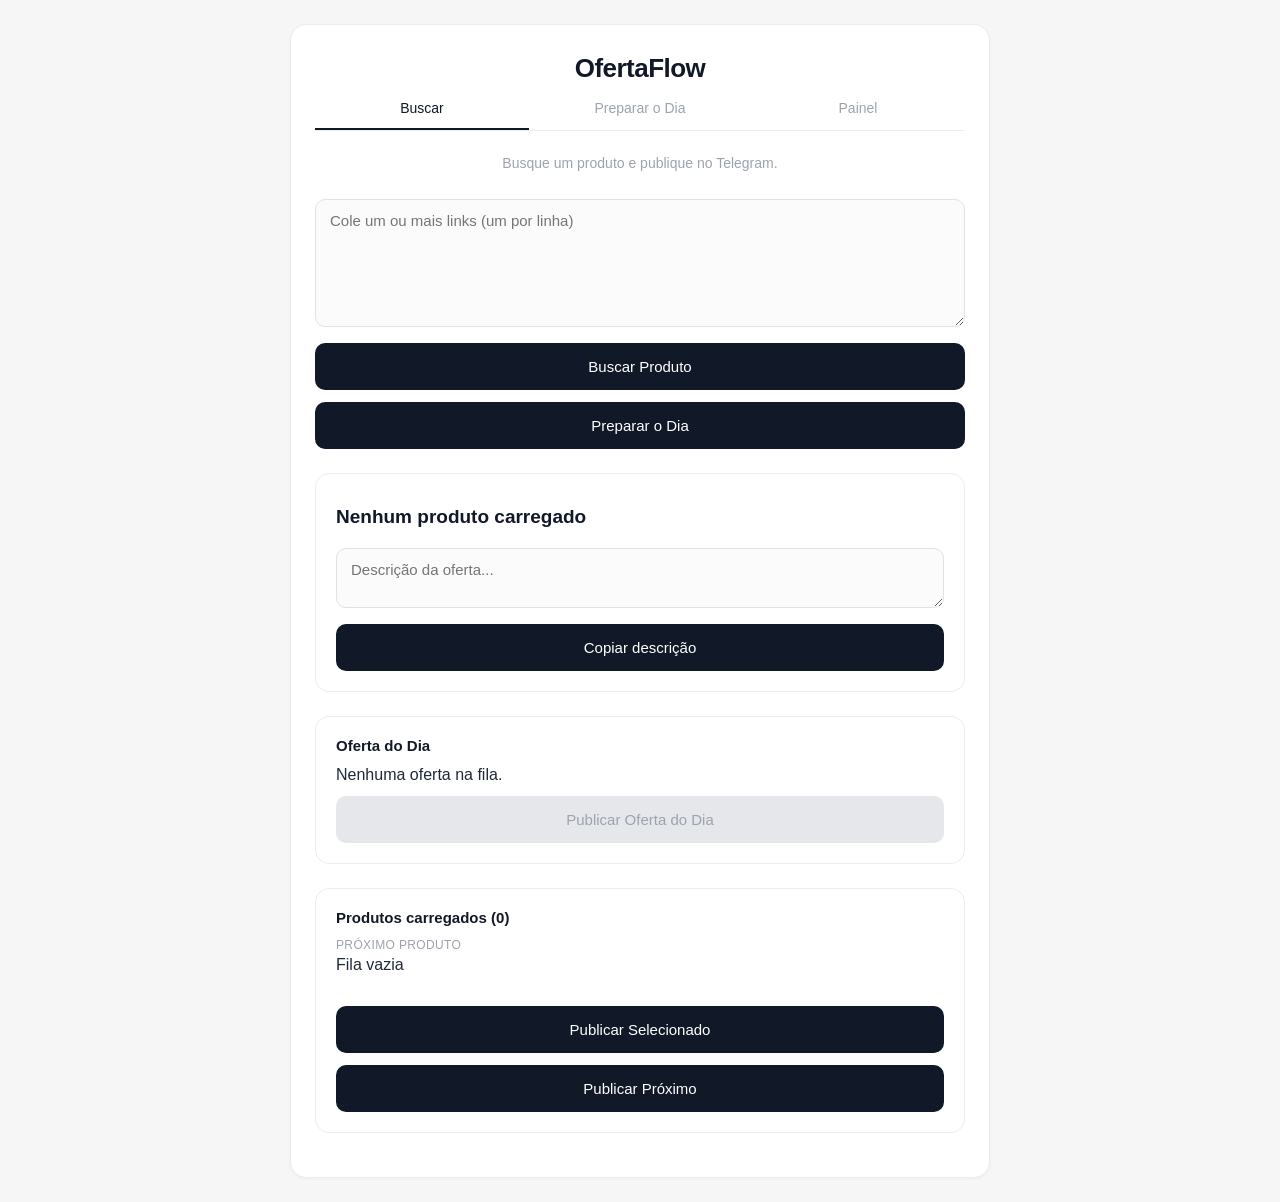
==== index-1.html @ a959b231 "Add files via upload" ====
<!DOCTYPE html>
<html lang="pt-BR">

    <head>
        <meta charset="UTF-8">

        <meta name="viewport" content="width=device-width, initial-scale=1.0">

        <title>OfertaFlow</title>

        <link rel="stylesheet" href="style.css">
    </head>

    <body>
        <div id="toast"></div>

        <div class="container">
            <h1>OfertaFlow</h1>

            <div class="abas">
                <button
                    class="aba-botao ativa"
                    id="abaBotao-buscar"
                    onclick="mudarAba('buscar')">
                    Buscar
                </button>
                <button
                    class="aba-botao"
                    id="abaBotao-dia"
                    onclick="mudarAba('dia')">
                    Preparar o Dia
                </button>
                <button
                    class="aba-botao"
                    id="abaBotao-painel"
                    onclick="mudarAba('painel')">
                    Painel
                </button>
            </div>

            <!-- ABA: Buscar & Publicar -->
            <div id="aba-buscar" class="aba-conteudo">

                <p class="subtitle">
                    Busque um produto e publique no Telegram.
                </p>

                <textarea
                    id="url"
                    rows="6"
                    placeholder="Cole um ou mais links (um por linha)"></textarea>

                <button
                    id="btnBuscar"
                    onclick="buscarProduto()">
                    Buscar Produto
                </button>

                <button
                    id="btnPrepararDia"
                    onclick="prepararDia()">
                    Preparar o Dia
                </button>

                <p id="statusBusca" style="display:none;"></p>

                <div id="cardProduto" class="card">
                    <img
                        id="imagem"
                        alt="Imagem do produto"
                        src=""
                        style="display:none;">

                    <h2 id="nome">
                        Nenhum produto carregado
                    </h2>

                    <div class="precos">
                        <span id="original"></span>
                        <span id="atual"></span>
                    </div>

                    <div id="infoOferta"></div>

                    <textarea
                        id="descricao"
                        placeholder="Descrição da oferta..."></textarea>
                    <button onclick="copiarDescricao()">
                        Copiar descrição
                    </button>
                </div>

                <div class="card">
                    <h3>Oferta do Dia</h3>
                    <div id="ofertaDoDia"></div>
                    <button
                        id="btnPublicarOfertaDoDia"
                        onclick="publicarOfertaDoDia()">
                        Publicar Oferta do Dia
                    </button>
                </div>

                <div class="card">
                    <h3 id="tituloFila">
                        Produtos carregados (0)
                    </h3>

                    <div id="proximoProduto">
                        <span class="rotulo-secao">Próximo produto</span>
                        <div id="nomeProximo">Nenhum produto</div>
                    </div>

                    <div id="listaProdutos"></div>

                    <button
                        id="btnTelegram"
                        class="telegram"
                        onclick="publicarSelecionado()">
                        Publicar Selecionado
                    </button>

                    <button
                        id="btnProximo"
                        onclick="publicarProximo()">
                        Publicar Próximo
                    </button>
                </div>
            </div>

            <!-- ABA: Preparar o Dia -->
            <div id="aba-dia" class="aba-conteudo" style="display:none;">
                <div class="card">
                    <h3>Preparar o Dia</h3>
                    <div id="resultadoPreparacaoDia"></div>
                    <div id="listaHorariosDia"></div>
                    <button
                        id="btnEnviarDia"
                        onclick="enviarDiaParaMake()">
                        Enviar fila do dia
                    </button>
                </div>

                <div class="card">
                    <h3>Resumo da Fila</h3>
                    <div id="estatisticasDesconto"></div>
                    <div id="qualidadeFila"></div>
                    <div id="economiaFila"></div>
                </div>
            </div>

            <!-- ABA: Painel de Controle -->
            <div id="aba-painel" class="aba-conteudo" style="display:none;">
                <div class="card">
                    <h3>Painel de Controle</h3>
                    <div id="painelControle"></div>
                    <div id="logErros"></div>
                </div>

                <div class="card">
                    <h3>Histórico da Sessão</h3>
                    <div
                        id="historicoSessao"
                        class="historico">
                    </div>
                </div>

                <div class="card">
                    <h3>Histórico de Publicações</h3>
                    <div
                        id="historicoPublicacoes"
                        class="historico">
                    </div>
                    <button onclick="limparHistoricoPublicacoes()">
                        Limpar histórico
                    </button>
                </div>
            </div>

        </div>

        <script src="script.js"></script>

    </body>
</html>
---- style.css ----
*{
    box-sizing:border-box;
}

body{
    background:#f6f6f7;
    font-family:-apple-system, BlinkMacSystemFont, "Segoe UI", Roboto, Helvetica, Arial, sans-serif;
    margin:0;
    padding:24px 16px;
    color:#1f2937;
}

.container{
    max-width:700px;
    margin:auto;
    background:#ffffff;
    padding:28px 24px;
    border-radius:16px;
    border:1px solid #ececec;
    box-shadow:0 1px 3px rgba(0,0,0,.04);
}

h1{
    text-align:center;
    margin:0 0 4px;
    font-size:26px;
    font-weight:700;
    letter-spacing:-0.02em;
    color:#111827;
}

.subtitle{
    text-align:center;
    color:#9ca3af;
    margin-bottom:28px;
    font-size:14px;
}

h2{
    margin:12px 0;
    font-size:19px;
    font-weight:600;
    color:#111827;
}

h3{
    font-size:15px;
    font-weight:600;
    color:#111827;
    margin:0 0 12px;
}

.card{
    background:#ffffff;
    margin-top:24px;
    margin-bottom:16px;
    padding:20px;
    border:1px solid #ececec;
    border-radius:14px;
    box-shadow:none;
}

input, textarea, select{
    width:100%;
    padding:12px 14px;
    border-radius:10px;
    border:1px solid #e2e2e4;
    font-size:15px;
    box-sizing:border-box;
    background:#fbfbfc;
    color:#1f2937;
    font-family:inherit;
}

textarea{
    resize:vertical;
}

select{
    margin-bottom:16px;
    background:#fbfbfc;
}

button{
    width:100%;
    margin-top:12px;
    padding:14px;
    border:1px solid transparent;
    border-radius:10px;
    background:#111827;
    color:white;
    font-size:15px;
    font-weight:500;
    cursor:pointer;
    transition:.15s ease;
}

button:hover{
    background:#000000;
}

button:disabled{
    background:#e5e7eb;
    color:#9ca3af;
    cursor:not-allowed;
}

img{
    width:100%;
    border-radius:12px;
    margin-bottom:16px;
    border:1px solid #ececec;
}

.precos{
    display:flex;
    flex-direction:column;
    gap:4px;
    margin-top:16px;
}

#original{
    font-size:15px;
    color:#9ca3af;
    text-decoration:line-through;
}

#atual{
    font-size:28px;
    font-weight:700;
    color:#111827;
}

.desconto{
    display:inline-block;
    margin-top:12px;
    margin-bottom:8px;
    padding:6px 14px;
    background:#f3f4f6;
    color:#111827;
    font-size:13px;
    font-weight:600;
    border-radius:999px;
    border:1px solid #e5e7eb;
}

#scoreOferta{
    font-size:13px;
    color:#6b7280;
    margin-bottom:8px;
}

#listaProdutos{
    margin-top:20px;
}

.produto-item{
    padding:12px 14px;
    margin-bottom:8px;
    border:1px solid #ececec;
    border-radius:10px;
    background:#fbfbfc;
    font-size:14px;
    line-height:1.5;
}

.produto-item.arrastando{
    opacity:.5;
    border:1px dashed #9ca3af;
}

.arrastar{
    display:inline-block;
    cursor:grab;
    touch-action:none;
    padding:0 10px 0 0;
    color:#9ca3af;
    font-size:18px;
    user-select:none;
}

.produto-item button{
    width:auto;
    margin:6px 6px 0 0;
    padding:6px 12px;
    font-size:13px;
    font-weight:500;
    background:#ffffff;
    color:#111827;
    border:1px solid #e2e2e4;
}

.produto-item button:hover{
    background:#f3f4f6;
}

.selecionado{
    border:1px solid #111827;
    background:#ffffff;
}

.telegram{
    background:#111827;
}

.telegram:hover{
    background:#000000;
}

.historico{
    max-height:240px;
    overflow-y:auto;
    font-size:14px;
    color:#4b5563;
}

.selo{
    display:inline-block;
    padding:1px 8px;
    border-radius:999px;
    font-size:12px;
    font-weight:600;
}

.selo-alto{
    background:#fef2f2;
    color:#b91c1c;
}

.selo-medio{
    background:#fffbeb;
    color:#b45309;
}

.selo-baixo{
    background:#f0fdf4;
    color:#15803d;
}

.rotulo-secao{
    display:block;
    font-size:12px;
    color:#9ca3af;
    margin-bottom:4px;
    text-transform:uppercase;
    letter-spacing:.03em;
}

.abas{
    display:flex;
    gap:4px;
    margin-bottom:24px;
    border-bottom:1px solid #ececec;
}

.aba-botao{
    flex:1;
    width:auto;
    margin-top:0;
    padding:12px 8px;
    font-size:14px;
    font-weight:500;
    background:transparent;
    color:#9ca3af;
    border:none;
    border-bottom:2px solid transparent;
    border-radius:0;
}

.aba-botao:hover{
    background:transparent;
    color:#111827;
}

.aba-botao.ativa{
    background:transparent;
    color:#111827;
    border-bottom:2px solid #111827;
}

.aba-conteudo{
    animation: fadeIn .2s ease-in;
}

@keyframes fadeIn{
    from{ opacity:0; }
    to{ opacity:1; }
}

#toast{
    position:fixed;
    left:50%;
    bottom:24px;
    transform:translateX(-50%) translateY(16px);
    background:#111827;
    color:white;
    padding:12px 20px;
    border-radius:10px;
    font-size:14px;
    max-width:90%;
    text-align:center;
    opacity:0;
    pointer-events:none;
    transition:opacity .2s ease, transform .2s ease;
    z-index:1000;
    box-shadow:0 4px 14px rgba(0,0,0,.18);
}

#toast.mostrar{
    opacity:1;
    transform:translateX(-50%) translateY(0);
}

#toast.erro{
    background:#b91c1c;
}

.spinner{
    display:inline-block;
    width:14px;
    height:14px;
    border:2px solid #d1d5db;
    border-top-color:#111827;
    border-radius:50%;
    margin-right:8px;
    vertical-align:middle;
    animation:girar .7s linear infinite;
}

@keyframes girar{
    to{ transform:rotate(360deg); }
}
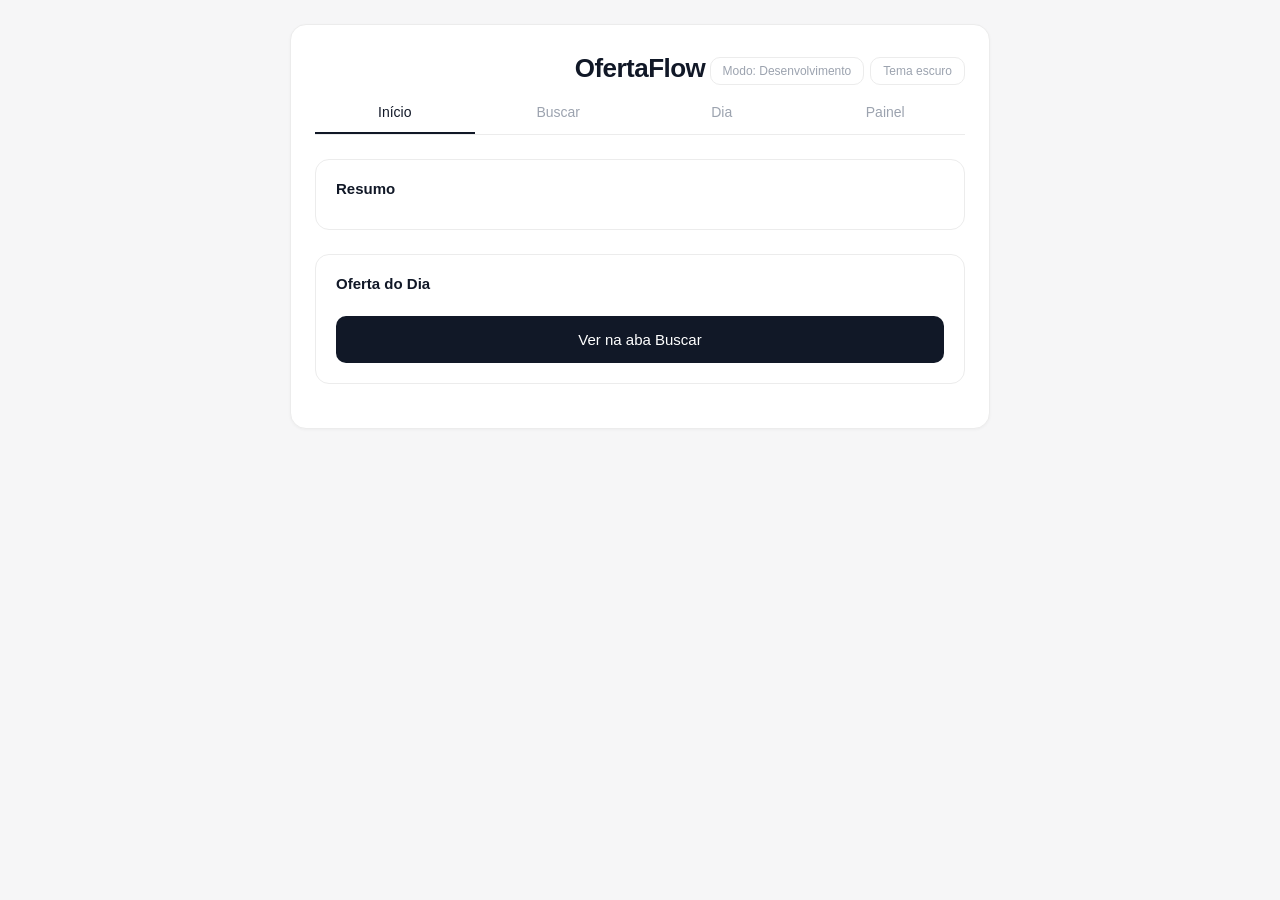
==== commit 83cb79ae: "Add files via upload" ====
--- a/index-1.html
+++ b/index-1.html
@@ -8,18 +8,38 @@
 
         <title>OfertaFlow</title>
 
+        <link rel="manifest" href="manifest.json">
+        <meta name="theme-color" content="#111827">
+        <link rel="icon" href="icon-192.png">
+        <link rel="apple-touch-icon" href="icon-192.png">
+
         <link rel="stylesheet" href="style.css">
     </head>
 
     <body>
         <div id="toast"></div>
+        <div id="overlayProcessamento">
+            <span class="spinner"></span>
+        </div>
 
         <div class="container">
-            <h1>OfertaFlow</h1>
+            <div class="topo">
+                <h1>OfertaFlow</h1>
+                <div class="botoes-topo">
+                    <button id="btnModoDev" onclick="alternarModoDesenvolvimento()">Modo: Desenvolvimento</button>
+                    <button id="btnTema" onclick="alternarTema()">Tema escuro</button>
+                </div>
+            </div>
 
             <div class="abas">
                 <button
                     class="aba-botao ativa"
+                    id="abaBotao-inicio"
+                    onclick="mudarAba('inicio')">
+                    Início
+                </button>
+                <button
+                    class="aba-botao"
                     id="abaBotao-buscar"
                     onclick="mudarAba('buscar')">
                     Buscar
@@ -28,7 +48,7 @@
                     class="aba-botao"
                     id="abaBotao-dia"
                     onclick="mudarAba('dia')">
-                    Preparar o Dia
+                    Dia
                 </button>
                 <button
                     class="aba-botao"
@@ -38,8 +58,24 @@
                 </button>
             </div>
 
+            <!-- ABA: Dashboard inicial -->
+            <div id="aba-inicio" class="aba-conteudo">
+                <div class="card">
+                    <h3>Resumo</h3>
+                    <div id="dashboardResumo"></div>
+                </div>
+
+                <div class="card">
+                    <h3>Oferta do Dia</h3>
+                    <div id="dashboardOfertaDoDia"></div>
+                    <button onclick="mudarAba('buscar')">
+                        Ver na aba Buscar
+                    </button>
+                </div>
+            </div>
+
             <!-- ABA: Buscar & Publicar -->
-            <div id="aba-buscar" class="aba-conteudo">
+            <div id="aba-buscar" class="aba-conteudo" style="display:none;">
 
                 <p class="subtitle">
                     Busque um produto e publique no Telegram.
@@ -88,6 +124,13 @@
                     <button onclick="copiarDescricao()">
                         Copiar descrição
                     </button>
+                    <button onclick="copiarLink()">
+                        Copiar link
+                    </button>
+                    <button onclick="mostrarPreviaPublicacao()">
+                        Pré-visualizar publicação
+                    </button>
+                    <div id="previaPublicacao" class="card" style="display:none;"></div>
                 </div>
 
                 <div class="card">
@@ -109,6 +152,31 @@
                         <span class="rotulo-secao">Próximo produto</span>
                         <div id="nomeProximo">Nenhum produto</div>
                     </div>
+
+                    <input
+                        type="text"
+                        id="buscaFila"
+                        placeholder="Buscar na fila (nome ou marca)"
+                        oninput="pesquisarFila(this.value)">
+
+                    <select id="filtroFila" onchange="filtrarFila(this.value)">
+                        <option value="todos">Mostrar: Todos</option>
+                        <option value="oferta">Só Oferta</option>
+                        <option value="super">Só Super Oferta</option>
+                        <option value="imperdivel">Só Oferta Imperdível</option>
+                        <option value="relampago">Só Oferta Relâmpago</option>
+                    </select>
+
+                    <select id="ordenacaoFila" onchange="ordenarFila(this.value)">
+                        <option value="manual">Ordem: Manual</option>
+                        <option value="desconto">Maior desconto</option>
+                        <option value="score">Maior score</option>
+                        <option value="nome">Nome A-Z</option>
+                    </select>
+
+                    <button onclick="embaralharFila()">
+                        Embaralhar fila
+                    </button>
 
                     <div id="listaProdutos"></div>
 
@@ -174,11 +242,38 @@
                         Limpar histórico
                     </button>
                 </div>
+
+                <div class="card">
+                    <h3>Backup</h3>
+                    <button onclick="exportarBackup()">
+                        Exportar backup
+                    </button>
+                    <input
+                        type="file"
+                        id="inputBackup"
+                        accept="application/json"
+                        onchange="importarBackup(event)">
+                </div>
             </div>
 
         </div>
 
-        <script src="script.js"></script>
+        <script src="js/config.js"></script>
+        <script src="js/utilitarios.js"></script>
+        <script src="js/produto.js"></script>
+        <script src="js/fila.js"></script>
+        <script src="js/publicacao.js"></script>
+        <script src="js/painel.js"></script>
+        <script src="js/armazenamento.js"></script>
+        <script src="js/interface.js"></script>
+        <script src="js/principal.js"></script>
+        <script>
+            if("serviceWorker" in navigator){
+                window.addEventListener("load", () => {
+                    navigator.serviceWorker.register("sw.js").catch(console.error);
+                });
+            }
+        </script>
 
     </body>
 </html>
--- a/style.css
+++ b/style.css
@@ -1,23 +1,100 @@
+:root{
+    --cor-fundo:#f6f6f7;
+    --cor-container:#ffffff;
+    --cor-texto:#1f2937;
+    --cor-texto-forte:#111827;
+    --cor-texto-suave:#9ca3af;
+    --cor-borda:#ececec;
+    --cor-borda-input:#e2e2e4;
+    --cor-input-fundo:#fbfbfc;
+    --cor-botao-fundo:#111827;
+    --cor-botao-hover:#000000;
+    --cor-botao-texto:#ffffff;
+    --cor-disabled-fundo:#e5e7eb;
+    --cor-disabled-texto:#9ca3af;
+    --cor-selo-alto-fundo:#fef2f2;
+    --cor-selo-alto-texto:#b91c1c;
+    --cor-selo-medio-fundo:#fffbeb;
+    --cor-selo-medio-texto:#b45309;
+    --cor-selo-baixo-fundo:#f0fdf4;
+    --cor-selo-baixo-texto:#15803d;
+    --cor-overlay:rgba(255,255,255,.6);
+}
+
+body.tema-escuro{
+    --cor-fundo:#0f1115;
+    --cor-container:#181b21;
+    --cor-texto:#e5e7eb;
+    --cor-texto-forte:#f9fafb;
+    --cor-texto-suave:#8b93a1;
+    --cor-borda:#2a2e37;
+    --cor-borda-input:#333844;
+    --cor-input-fundo:#1f232b;
+    --cor-botao-fundo:#e5e7eb;
+    --cor-botao-hover:#ffffff;
+    --cor-botao-texto:#111827;
+    --cor-disabled-fundo:#2a2e37;
+    --cor-disabled-texto:#6b7280;
+    --cor-overlay:rgba(15,17,21,.7);
+}
+
 *{
     box-sizing:border-box;
 }
 
 body{
-    background:#f6f6f7;
+    background:var(--cor-fundo);
     font-family:-apple-system, BlinkMacSystemFont, "Segoe UI", Roboto, Helvetica, Arial, sans-serif;
     margin:0;
     padding:24px 16px;
-    color:#1f2937;
+    color:var(--cor-texto);
+    transition:background .15s ease, color .15s ease;
 }
 
 .container{
     max-width:700px;
     margin:auto;
-    background:#ffffff;
+    background:var(--cor-container);
     padding:28px 24px;
     border-radius:16px;
-    border:1px solid #ececec;
+    border:1px solid var(--cor-borda);
     box-shadow:0 1px 3px rgba(0,0,0,.04);
+}
+
+.topo{
+    display:flex;
+    align-items:center;
+    justify-content:center;
+    gap:10px;
+    position:relative;
+    margin-bottom:4px;
+}
+
+.botoes-topo{
+    position:absolute;
+    right:0;
+    display:flex;
+    gap:6px;
+}
+
+#btnModoDev, #btnTema{
+    width:auto;
+    margin:0;
+    padding:6px 12px;
+    font-size:12px;
+    background:transparent;
+    color:var(--cor-texto-suave);
+    border:1px solid var(--cor-borda);
+}
+
+#btnModoDev.aviso-ao-vivo{
+    color:var(--cor-selo-alto-texto);
+    border-color:var(--cor-selo-alto-texto);
+    font-weight:600;
+}
+
+#btnTema:hover, #btnModoDev:hover{
+    background:var(--cor-input-fundo);
 }
 
 h1{
@@ -26,12 +103,12 @@
     font-size:26px;
     font-weight:700;
     letter-spacing:-0.02em;
-    color:#111827;
+    color:var(--cor-texto-forte);
 }
 
 .subtitle{
     text-align:center;
-    color:#9ca3af;
+    color:var(--cor-texto-suave);
     margin-bottom:28px;
     font-size:14px;
 }
@@ -40,22 +117,22 @@
     margin:12px 0;
     font-size:19px;
     font-weight:600;
-    color:#111827;
+    color:var(--cor-texto-forte);
 }
 
 h3{
     font-size:15px;
     font-weight:600;
-    color:#111827;
+    color:var(--cor-texto-forte);
     margin:0 0 12px;
 }
 
 .card{
-    background:#ffffff;
+    background:var(--cor-container);
     margin-top:24px;
     margin-bottom:16px;
     padding:20px;
-    border:1px solid #ececec;
+    border:1px solid var(--cor-borda);
     border-radius:14px;
     box-shadow:none;
 }
@@ -64,11 +141,11 @@
     width:100%;
     padding:12px 14px;
     border-radius:10px;
-    border:1px solid #e2e2e4;
+    border:1px solid var(--cor-borda-input);
     font-size:15px;
     box-sizing:border-box;
-    background:#fbfbfc;
-    color:#1f2937;
+    background:var(--cor-input-fundo);
+    color:var(--cor-texto);
     font-family:inherit;
 }
 
@@ -78,7 +155,7 @@
 
 select{
     margin-bottom:16px;
-    background:#fbfbfc;
+    background:var(--cor-input-fundo);
 }
 
 button{
@@ -87,8 +164,8 @@
     padding:14px;
     border:1px solid transparent;
     border-radius:10px;
-    background:#111827;
-    color:white;
+    background:var(--cor-botao-fundo);
+    color:var(--cor-botao-texto);
     font-size:15px;
     font-weight:500;
     cursor:pointer;
@@ -96,20 +173,22 @@
 }
 
 button:hover{
-    background:#000000;
+    background:var(--cor-botao-hover);
 }
 
 button:disabled{
-    background:#e5e7eb;
-    color:#9ca3af;
+    background:var(--cor-disabled-fundo);
+    color:var(--cor-disabled-texto);
     cursor:not-allowed;
 }
 
 img{
     width:100%;
+    max-height:200px;
+    object-fit:cover;
     border-radius:12px;
     margin-bottom:16px;
-    border:1px solid #ececec;
+    border:1px solid var(--cor-borda);
 }
 
 .precos{
@@ -121,14 +200,14 @@
 
 #original{
     font-size:15px;
-    color:#9ca3af;
+    color:var(--cor-texto-suave);
     text-decoration:line-through;
 }
 
 #atual{
     font-size:28px;
     font-weight:700;
-    color:#111827;
+    color:var(--cor-texto-forte);
 }
 
 .desconto{
@@ -136,17 +215,17 @@
     margin-top:12px;
     margin-bottom:8px;
     padding:6px 14px;
-    background:#f3f4f6;
-    color:#111827;
+    background:var(--cor-input-fundo);
+    color:var(--cor-texto-forte);
     font-size:13px;
     font-weight:600;
     border-radius:999px;
-    border:1px solid #e5e7eb;
+    border:1px solid var(--cor-borda-input);
 }
 
 #scoreOferta{
     font-size:13px;
-    color:#6b7280;
+    color:var(--cor-texto-suave);
     margin-bottom:8px;
 }
 
@@ -157,16 +236,16 @@
 .produto-item{
     padding:12px 14px;
     margin-bottom:8px;
-    border:1px solid #ececec;
+    border:1px solid var(--cor-borda);
     border-radius:10px;
-    background:#fbfbfc;
+    background:var(--cor-input-fundo);
     font-size:14px;
     line-height:1.5;
 }
 
 .produto-item.arrastando{
     opacity:.5;
-    border:1px dashed #9ca3af;
+    border:1px dashed var(--cor-texto-suave);
 }
 
 .arrastar{
@@ -174,7 +253,7 @@
     cursor:grab;
     touch-action:none;
     padding:0 10px 0 0;
-    color:#9ca3af;
+    color:var(--cor-texto-suave);
     font-size:18px;
     user-select:none;
 }
@@ -185,33 +264,33 @@
     padding:6px 12px;
     font-size:13px;
     font-weight:500;
-    background:#ffffff;
-    color:#111827;
-    border:1px solid #e2e2e4;
+    background:var(--cor-container);
+    color:var(--cor-texto-forte);
+    border:1px solid var(--cor-borda-input);
 }
 
 .produto-item button:hover{
-    background:#f3f4f6;
+    background:var(--cor-input-fundo);
 }
 
 .selecionado{
-    border:1px solid #111827;
-    background:#ffffff;
+    border:1px solid var(--cor-texto-forte);
+    background:var(--cor-container);
 }
 
 .telegram{
-    background:#111827;
+    background:var(--cor-botao-fundo);
 }
 
 .telegram:hover{
-    background:#000000;
+    background:var(--cor-botao-hover);
 }
 
 .historico{
     max-height:240px;
     overflow-y:auto;
     font-size:14px;
-    color:#4b5563;
+    color:var(--cor-texto);
 }
 
 .selo{
@@ -223,24 +302,24 @@
 }
 
 .selo-alto{
-    background:#fef2f2;
-    color:#b91c1c;
+    background:var(--cor-selo-alto-fundo);
+    color:var(--cor-selo-alto-texto);
 }
 
 .selo-medio{
-    background:#fffbeb;
-    color:#b45309;
+    background:var(--cor-selo-medio-fundo);
+    color:var(--cor-selo-medio-texto);
 }
 
 .selo-baixo{
-    background:#f0fdf4;
-    color:#15803d;
+    background:var(--cor-selo-baixo-fundo);
+    color:var(--cor-selo-baixo-texto);
 }
 
 .rotulo-secao{
     display:block;
     font-size:12px;
-    color:#9ca3af;
+    color:var(--cor-texto-suave);
     margin-bottom:4px;
     text-transform:uppercase;
     letter-spacing:.03em;
@@ -250,7 +329,7 @@
     display:flex;
     gap:4px;
     margin-bottom:24px;
-    border-bottom:1px solid #ececec;
+    border-bottom:1px solid var(--cor-borda);
 }
 
 .aba-botao{
@@ -261,7 +340,7 @@
     font-size:14px;
     font-weight:500;
     background:transparent;
-    color:#9ca3af;
+    color:var(--cor-texto-suave);
     border:none;
     border-bottom:2px solid transparent;
     border-radius:0;
@@ -269,13 +348,13 @@
 
 .aba-botao:hover{
     background:transparent;
-    color:#111827;
+    color:var(--cor-texto-forte);
 }
 
 .aba-botao.ativa{
     background:transparent;
-    color:#111827;
-    border-bottom:2px solid #111827;
+    color:var(--cor-texto-forte);
+    border-bottom:2px solid var(--cor-texto-forte);
 }
 
 .aba-conteudo{
@@ -292,8 +371,8 @@
     left:50%;
     bottom:24px;
     transform:translateX(-50%) translateY(16px);
-    background:#111827;
-    color:white;
+    background:var(--cor-botao-fundo);
+    color:var(--cor-botao-texto);
     padding:12px 20px;
     border-radius:10px;
     font-size:14px;
@@ -312,15 +391,33 @@
 }
 
 #toast.erro{
-    background:#b91c1c;
+    background:var(--cor-selo-alto-texto);
+    color:#ffffff;
+}
+
+#overlayProcessamento{
+    display:none;
+    position:fixed;
+    inset:0;
+    background:var(--cor-overlay);
+    align-items:center;
+    justify-content:center;
+    z-index:900;
+}
+
+#overlayProcessamento .spinner{
+    width:32px;
+    height:32px;
+    border-width:3px;
+    margin-right:0;
 }
 
 .spinner{
     display:inline-block;
     width:14px;
     height:14px;
-    border:2px solid #d1d5db;
-    border-top-color:#111827;
+    border:2px solid var(--cor-disabled-fundo);
+    border-top-color:var(--cor-texto-forte);
     border-radius:50%;
     margin-right:8px;
     vertical-align:middle;
